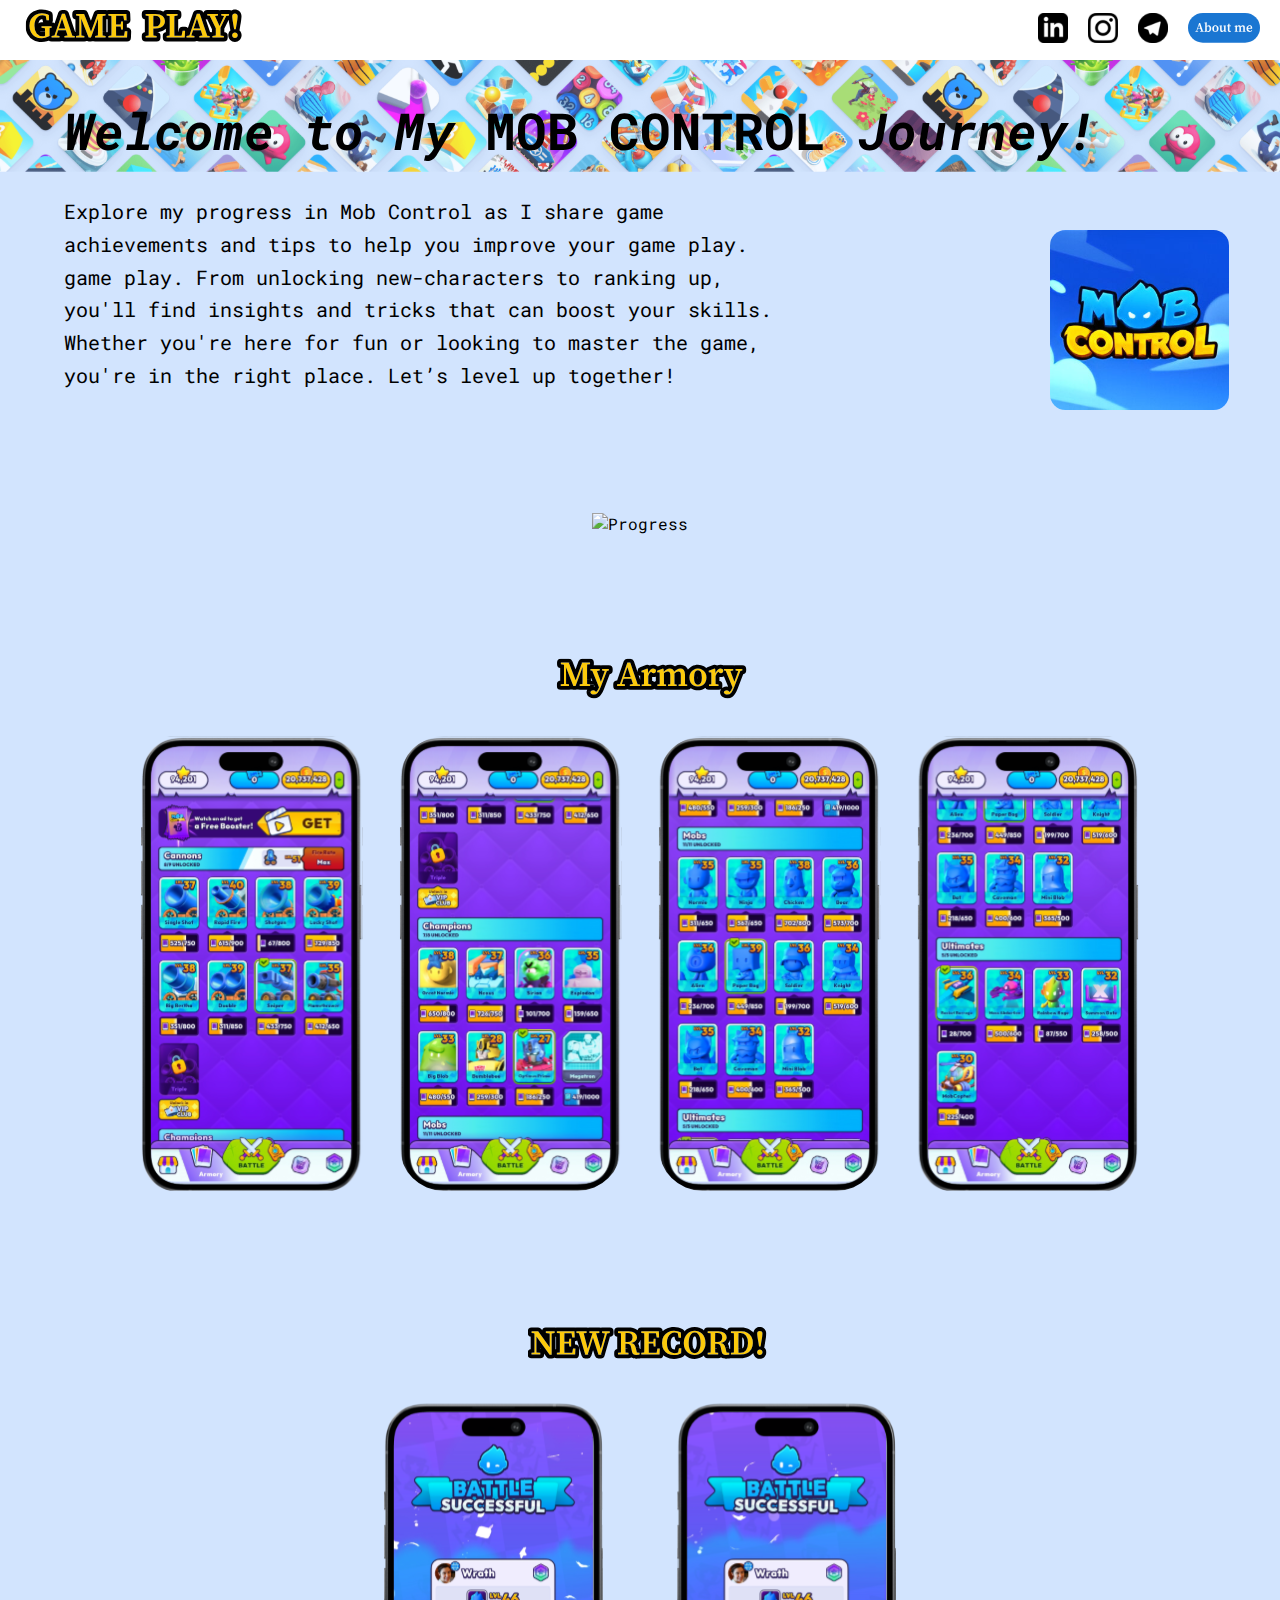
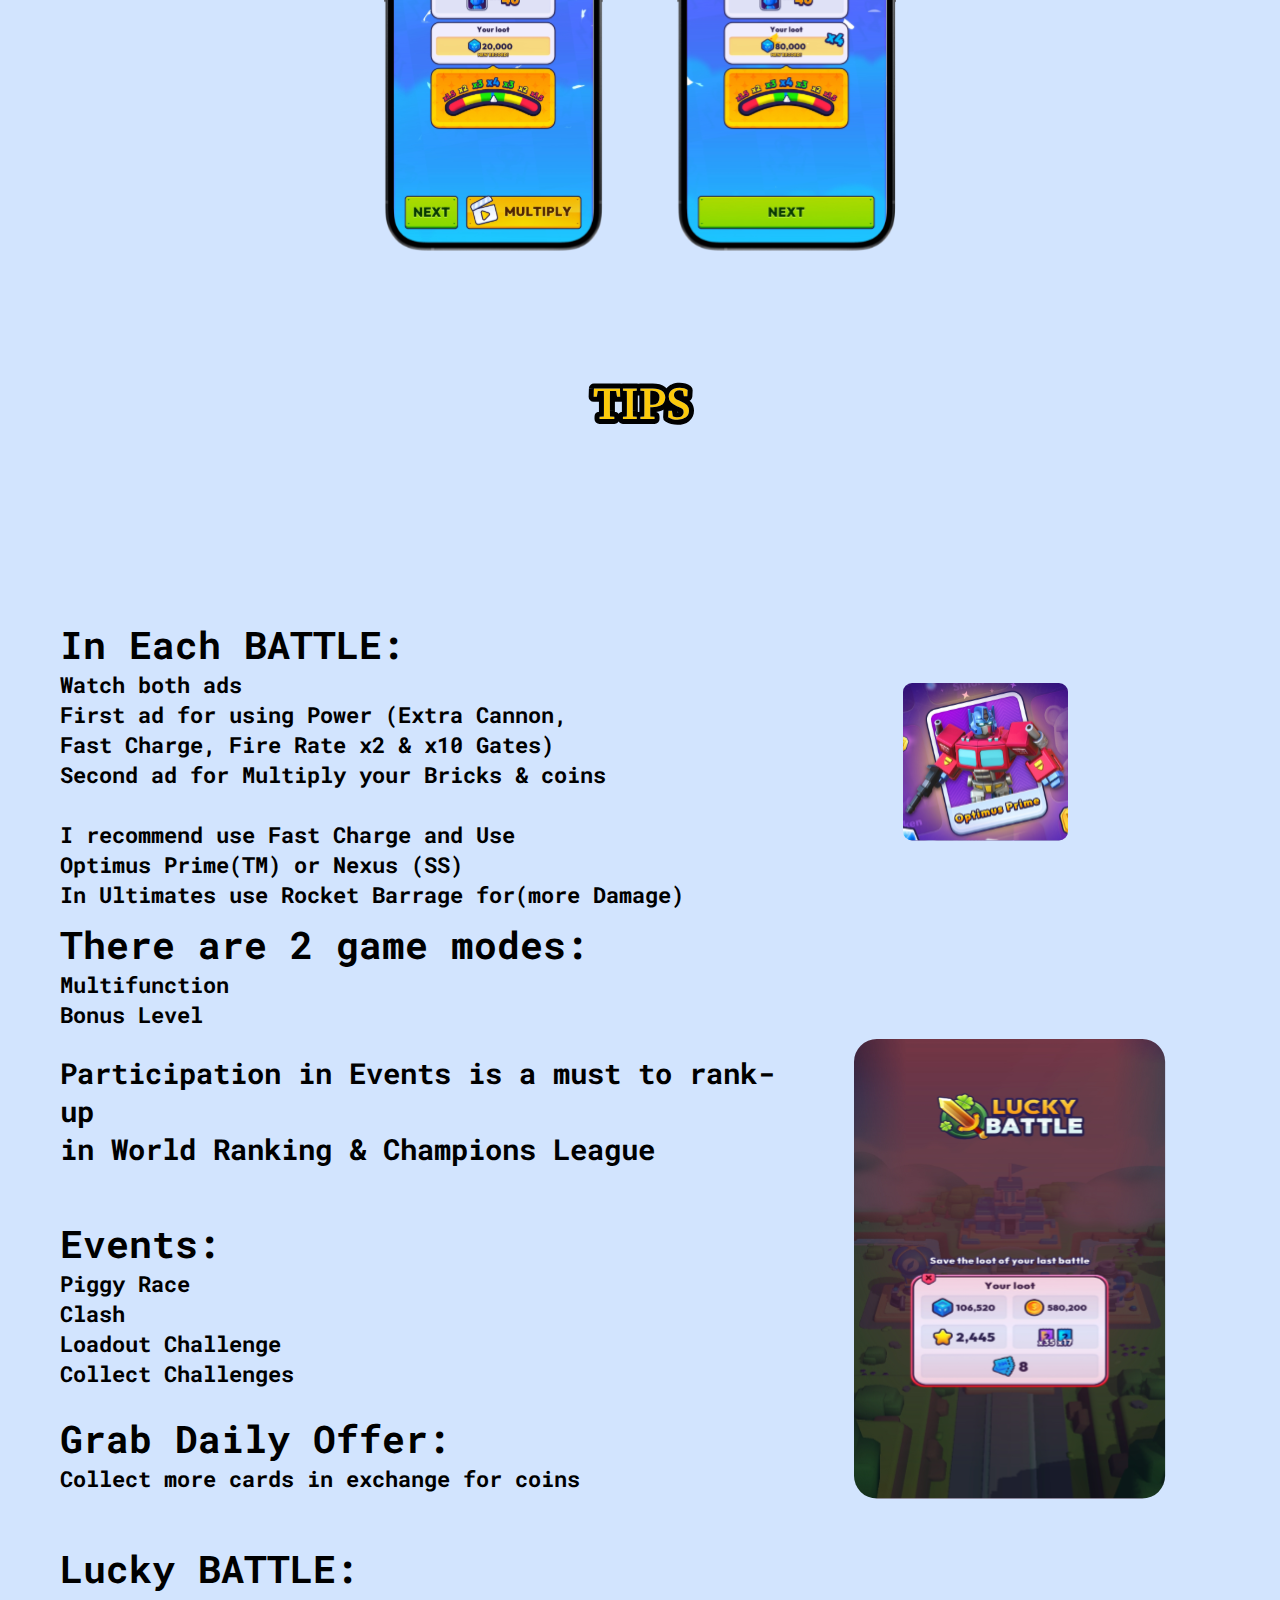
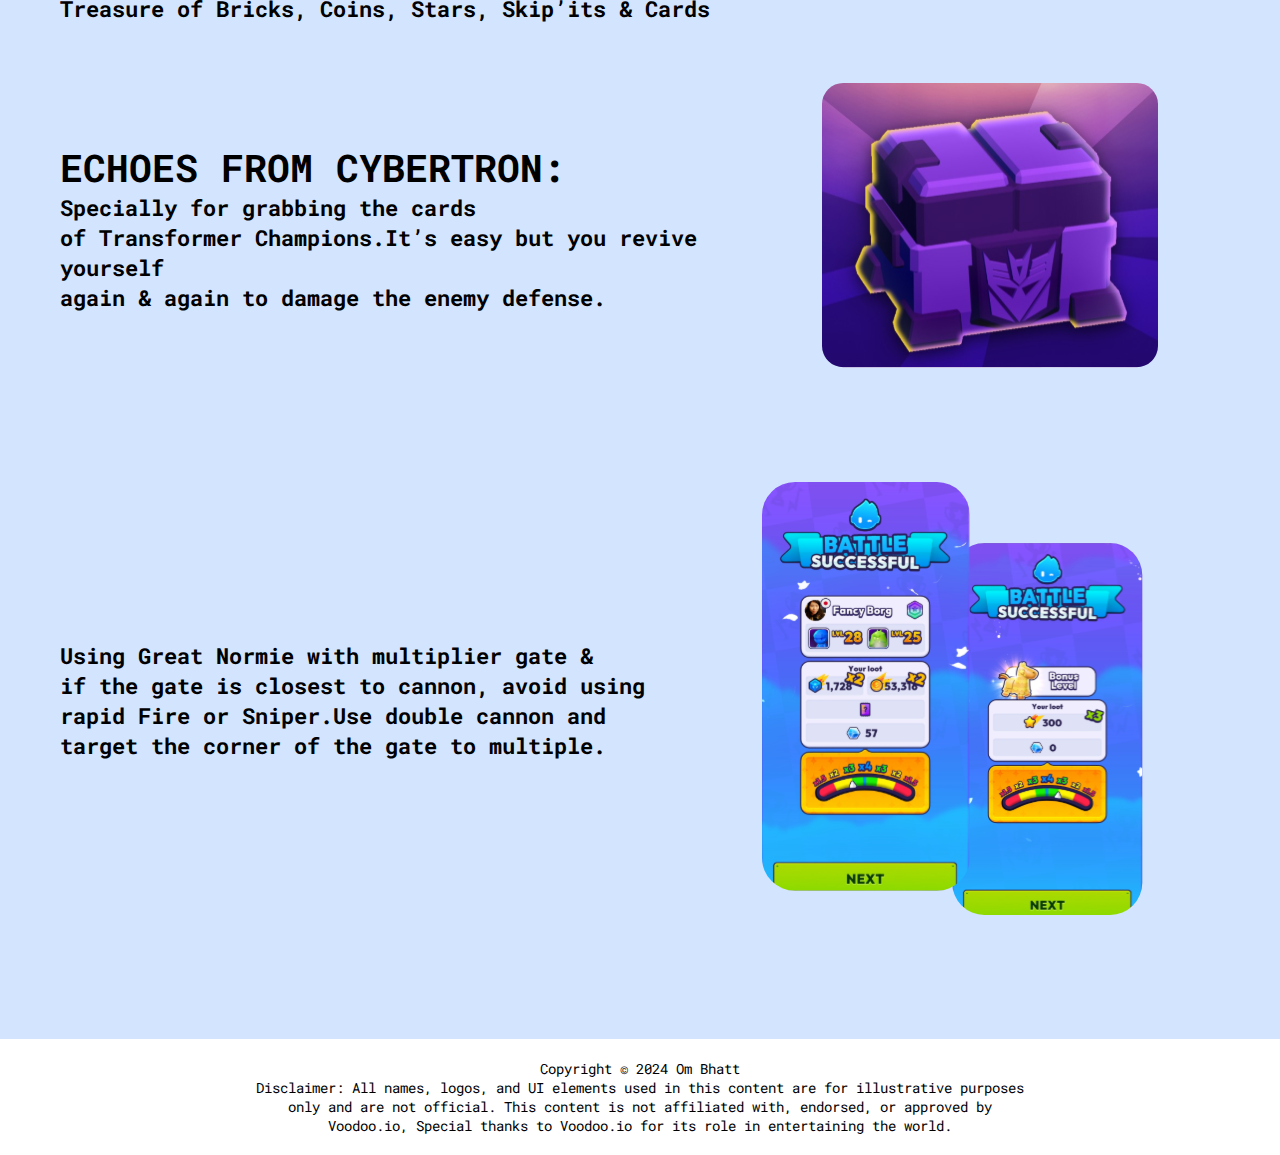
==== index.html @ 6d3904c6 "update html file" ====
<!DOCTYPE html>
<html lang="en">
<head>
  <meta charset="UTF-8" />
  <meta name="viewport" content="width=device-width, initial-scale=1.0" />
  <link rel="stylesheet" href="./styles.css" />
  <title>GAME PLAY!</title>
</head>
<body>
  <div class="main-container">
    <!-- navbar start -->
    <div class="nav-bar">
      <nav>
        <div class="logo">
          <img src="./images/Game Play icon.svg" alt="Game Play icon" />
        </div>
        <ul>
          <li><a href="https://linkedin.com/in/om-bhatt-b92a4422a" target="_blank">
              <img src="./images/linkedin logo.svg" alt="LinkedIn" /></a></li>
          <li><a href="https://www.instagram.com/ommibhatt" target="_blank">
              <img src="./images/instagram logo.svg" alt="Instagram" /></a></li>
          <li><a href="https://t.me/ommibhatt" target="_blank">
              <img src="./images/Telegram logo.svg" alt="Telegram" /></a></li>
          <li><a href="#">
              <img src="./images/About me.svg" alt="About me" /></a></li>
        </ul>
      </nav>
    </div>
    <!-- navbar Ends -->

    <!-- banner section start -->
    <section class="banner">
      <div class="banner-image">
        <img src="./images/banner.svg" alt="banner" />
      </div>
      <div class="banner-text">
        <h1>
          <i>Welcome to My</i> <strong>MOB CONTROL</strong> <i>Journey!</i>
        </h1>
      </div>
    </section>

    <!-- Description section start -->
    <section class="description-section">
      <div class="description">
        <p class="Description">
          Explore my progress in Mob Control as I share game 
          <br>achievements and tips to help you improve your game play.
          <br>game play. From unlocking new-characters to ranking up,
          <br>you'll find insights and tricks that can boost your skills.
          <br>Whether you're here for fun or looking to master the game,
          <br>you're in the right place. Let’s level up together!
        </p>
      </div>
      <div class="game-logo">
        <img src="./images/Game logo.svg" alt="logo-right">
      </div>
    </section>

    <!-- Progress section -->
    <section class="progress-section">
      <div class="progress">
        <img src="./images/Progress.svg" alt="Progress">
      </div>
    </section>

    <!-- My Armory section -->
    <section class="my-armory-section">
      <div class="my-armory">
        <img src="./images/My Armory.svg" alt="My Armory">
      </div>
    </section>

    <!-- New Records section -->
    <section class="new-records-section">
      <div class="new-records">
        <img src="./images/New Rec.svg" alt="NEW RECORD!">
      </div>
    </section>

    <!-- Tips section -->
    <section class="tips-section">
      <div class="tips">
        <img src="./images/TIPS.svg" alt="Tips">
      </div>
    </section>

    <!-- Tips content -->
    <section class="tips-content">
        <div class="tips-row">
          <div class="text">
            <h1>In Each BATTLE:</h1>
            <h3>Watch both ads
            <br>First ad for using Power (Extra Cannon, 
            <br>Fast Charge, Fire Rate x2 & x10 Gates)
            <br>Second ad for Multiply your Bricks & coins
            <br><br>I recommend use Fast Charge and Use
            <br>Optimus Prime(TM) or Nexus (SS)
            <br>In Ultimates use Rocket Barrage for(more Damage)</h3>
        </div>
          <div class="OP">
            <img src="./images/OP.svg" alt="Optimus Prime"  style="height: 80%; width: 45%; margin: 50px;">
          </div>
        </div>
      
        <div class="tips-row">
          <div class="text">
            <h1>There are 2 game modes:</h1>
            <h3>Multifunction<br>Bonus Level</h3>
            <br><h2>Participation in Events is a must to rank-up 
            <br>in World Ranking & Champions League</h2>
            <br><br><h1>Events:</h1>
            <h3>Piggy Race
            <br>Clash
             <br>Loadout Challenge
            <br>Collect Challenges</h3>
            <br><h1>Grab Daily Offer:</h1>
            <h3>Collect more cards in exchange for coins</h3>
            <br><br><h1>Lucky BATTLE:</h1>
            <h3>Treasure of Bricks, Coins, Stars, Skip’its & Cards</h3>
          </div>
          <div class="LB">
            <img src="./images/LB.svg" alt="LB" style="height: 100%; width: 75%; margin: 50px;">
          </div>
        </div>
      
        <div class="tips-row">
          <div class="text">
            <h1>ECHOES FROM CYBERTRON:</h1>
            <h3>Specially for grabbing the cards 
            <br>of Transformer Champions.It’s easy but you revive yourself 
            <br>again & again to damage the enemy defense.</h3>
          </div>
          <div class="echoes">
            <img src="./images/Echoes.svg" alt="Echoes" style="height: 100%; width: 75%; margin: 50px;">
          </div>
        </div>
      
        <div class="tips-row">
          <div class="text">
            <h3>Using Great Normie with multiplier gate & 
            <br>if the gate is closest to cannon, avoid using 
            <br>rapid Fire or Sniper.Use double cannon and  
            <br>target the corner of the gate to multiple.</h3>
          </div>
          <div class="x2x3">
            <img src="./images/x2x3.svg" alt="x2x3" style="height: 100%; width: 75%; margin: 50px;">
          </div>
        </div>
      </section>
  </div>

  <!-- Footer -->
  <footer>
    <p>
      Copyright © 2024 Om Bhatt<br>
      Disclaimer: All names, logos, and UI elements used in this content are for illustrative purposes
      <br>only and are not official. This content is not affiliated with, endorsed, or approved by
      <br>Voodoo.io, Special thanks to Voodoo.io for its role in entertaining the world.
    </p>
  </footer>
</body>
</html>
---- styles.css ----
@import url('https://fonts.googleapis.com/css2?family=Roboto+Mono:wght@100;200;300;400;500;600;700&family=Source+Serif+4:wght@200;300;400;500;600;700;800;900&display=swap');

* {
  padding: 0;
  margin: 0;
  box-sizing: border-box;
}

body {
  background-color: #D2E4FE;
  margin: 0;
  overflow-x: hidden;
  font-family: "Roboto Mono", monospace;
}

/* NAVBAR STYLES */
.nav-bar {
  background-color: #FFFFFF;
  width: 100%;
  height: 60px;
  position: fixed;
  top: 0;
  left: 0;
  z-index: 1000;
}

nav {
  display: flex;
  justify-content: space-between;
  align-items: center;
  max-width: 1440px;
  margin: 0 auto;
  padding: 5px 20px;
}

.logo img {
  height: 45px;
}

nav ul {
  display: flex;
  list-style: none;
}

nav ul li {
  margin-left: 20px;
}

nav ul li img {
  height: 30px;
}

/* BANNER SECTION */
.banner {
  position: relative;
  margin-top: 60px;
}

.banner-image img {
  width: 100%;
  height: auto;
}

.banner-text {
  position: absolute;
  bottom: 10%;
  left: 5%;
  font-size: 2vw;
  font-weight: 700;
  color: #000;
}

.Description {
  font-size: 1.6vw;
  line-height: 1.6;
  margin-top: 20px;
  padding-left: 5%;
}

/* GAME LOGO POSITIONING */
.game-logo img {
  position: absolute;
  right: 4%;
  top: 18vw;
  height: 14vw;
}

/* PROGRESS, ARMORY, NEW RECORDS, TIPS */
.progress-section, .my-armory-section, .new-records-section, .tips-section {
  text-align: center;
  margin: 120px 0;
}

.progress img, .my-armory img {
  width: 78%;
  max-width: 1000px;
  height: auto;
}

.new-records img {
    width: 40%;
    max-width: 800px;
    height: auto;
}

/* TIPS SECTION */
.tips-content {
  padding: 60px;
  font-family: "Roboto Mono", monospace;
}

.tips-row {
  display: flex;
  align-items: center;
  margin-bottom: 10px;
}

.tips-row .text {
font-size: 1.5vw;
  flex: 1;
}

.tips img {
  height: 40%;
  width: auto;
}

/* FOOTER */
footer {
  background-color: #FFFFFF;
  text-align: center;
  padding: 20px;
  font-size: 14px;
}

/* Media Queries */
@media screen and (max-width: 1200px) {
  .logo img {
    height: 35px;
  }

  nav ul li img {
    height: 25px;
  }

  .banner-text {
    font-size: 2.5vw;
  }

  .Description {
    font-size: 2vw;
  }

  .game-logo img {
    height: 12vw;
    top: 20vw;
  }

  .tips img {
    width: 40%;
    height: auto;
  }

  .tips-row .text {
    font-size: 1.8vw;
  }
}

@media screen and (max-width: 768px) {
  .nav-bar {
    height: 50px;
  }

  .logo img {
    height: 30px;
  }

  nav ul li {
    margin-left: 10px;
  }

  nav ul li img {
    height: 20px;
  }

  .banner {
    position: relative;
    margin-top: 40px;
  }

  .banner-text {
    font-size: 2.3vw;
  }

  .Description {
    font-size: 1vw;
    padding-left: 3%;
  }

  .game-logo img {
    height: 14vw;
    top: 22vw;
    right: 3%;
  }

  .progress img, .my-armory img {
    width: 90%;
  }

  .new-records img {
    width: 60%;
  }

  .tips-content {
    padding: 30px;
  }

  .tips-row .text {
    font-size: 2.2vw;
  }

  .tips img {
    width: 30%;
    height: auto;
  }
}

@media screen and (max-width: 480px) {
  .nav-bar {
    height: 40px;
  }

  .logo img {
    height: 25px;
  }

  nav ul li {
    margin-left: 20px;
  }

  nav ul li img {
    height: 15px;
  }

  .banner {
    position: relative;
    margin-top: 40px;  
  }

  .banner-text {
    font-size: 2vw;
  }

  .Description {
    font-size: 2vw;
    padding-left: 2%;
  }

  .game-logo img {
    height: 16vw;
    top: 25vw;
    right: 2%;
  }

  .progress-section, .my-armory-section, .new-records-section, .tips-section {
    text-align: center;
    margin: 30px 0;
  }

  .progress img, .my-armory img {
    width: 90%;
  }

  .new-records img {
    width: 60%;
  }

  .tips-content {
    padding: 15px;
  }

  .tips-row {
    flex-direction: column;
    align-items: flex-start;
  }

  .tips-row .text {
    font-size: 5vw;
    margin-bottom: 10px;
  }

  .tips img {
    width: 20%;
    height: auto;
  }
}
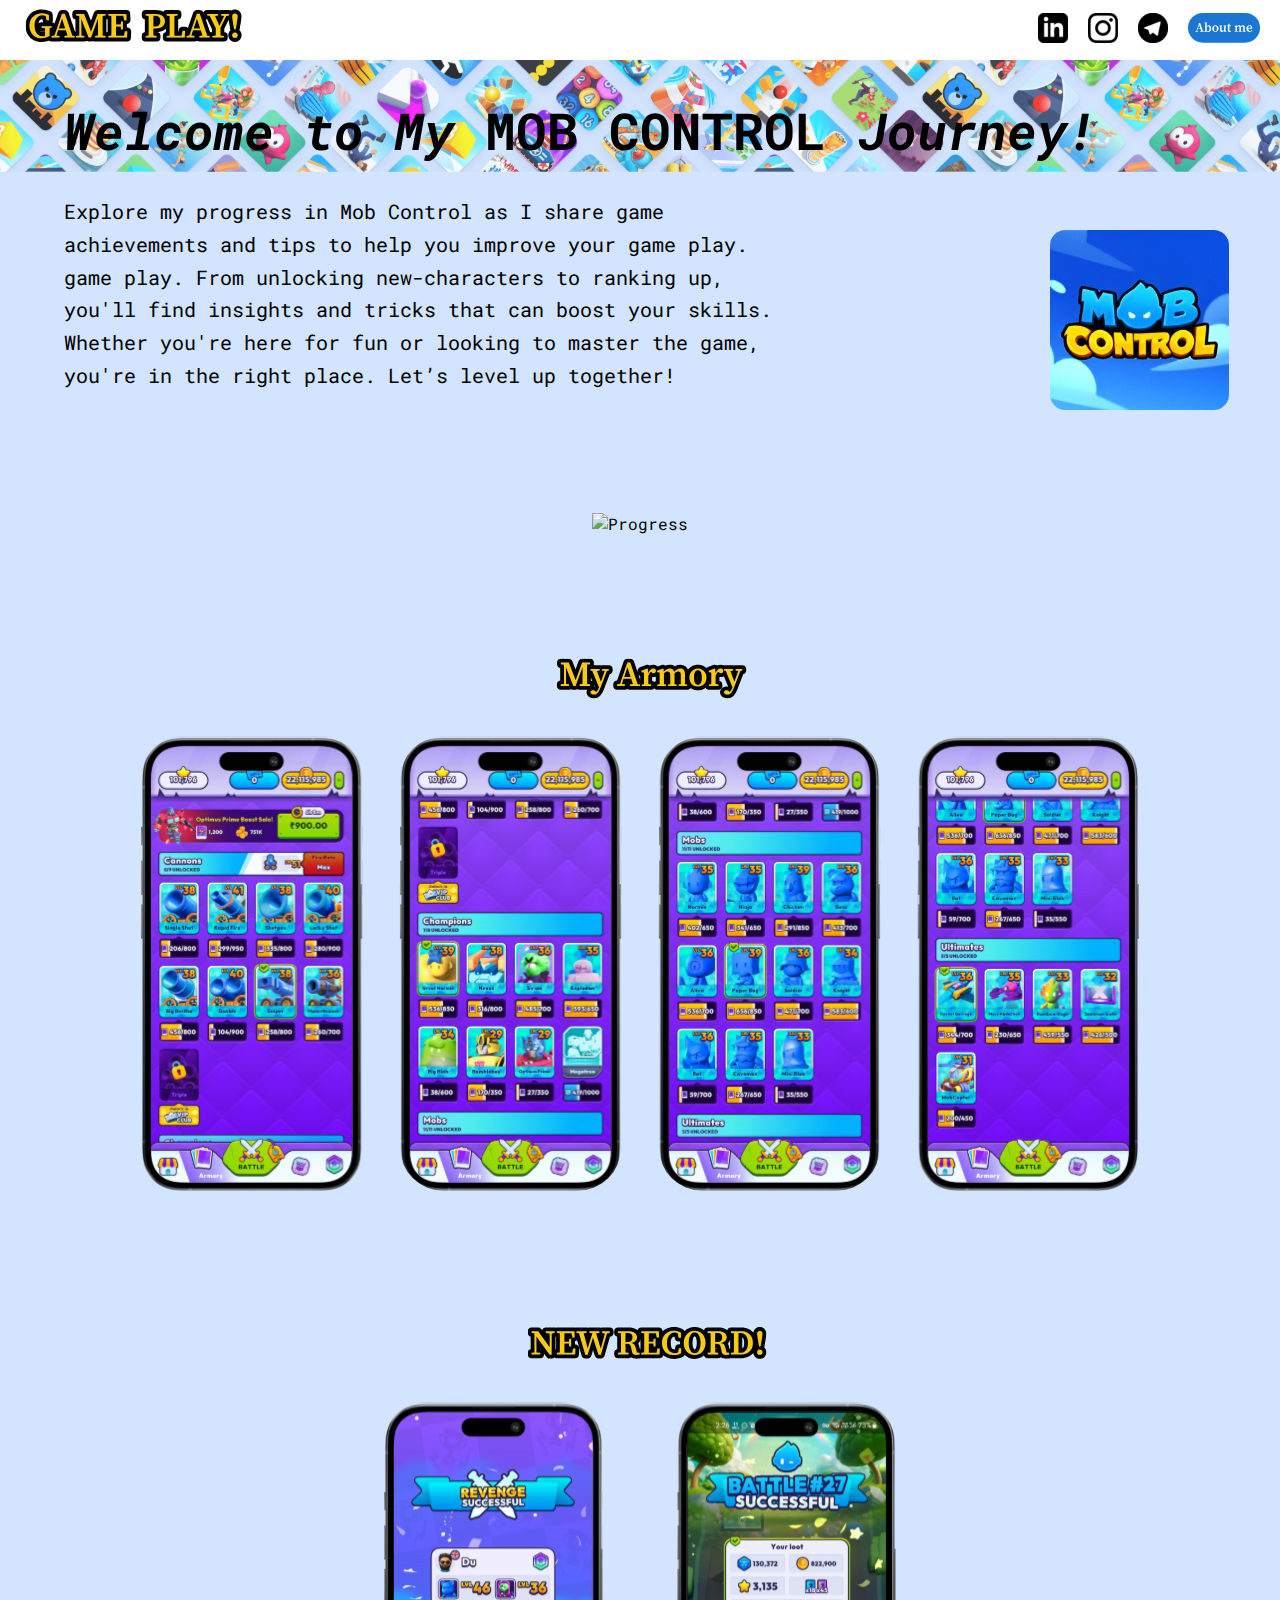
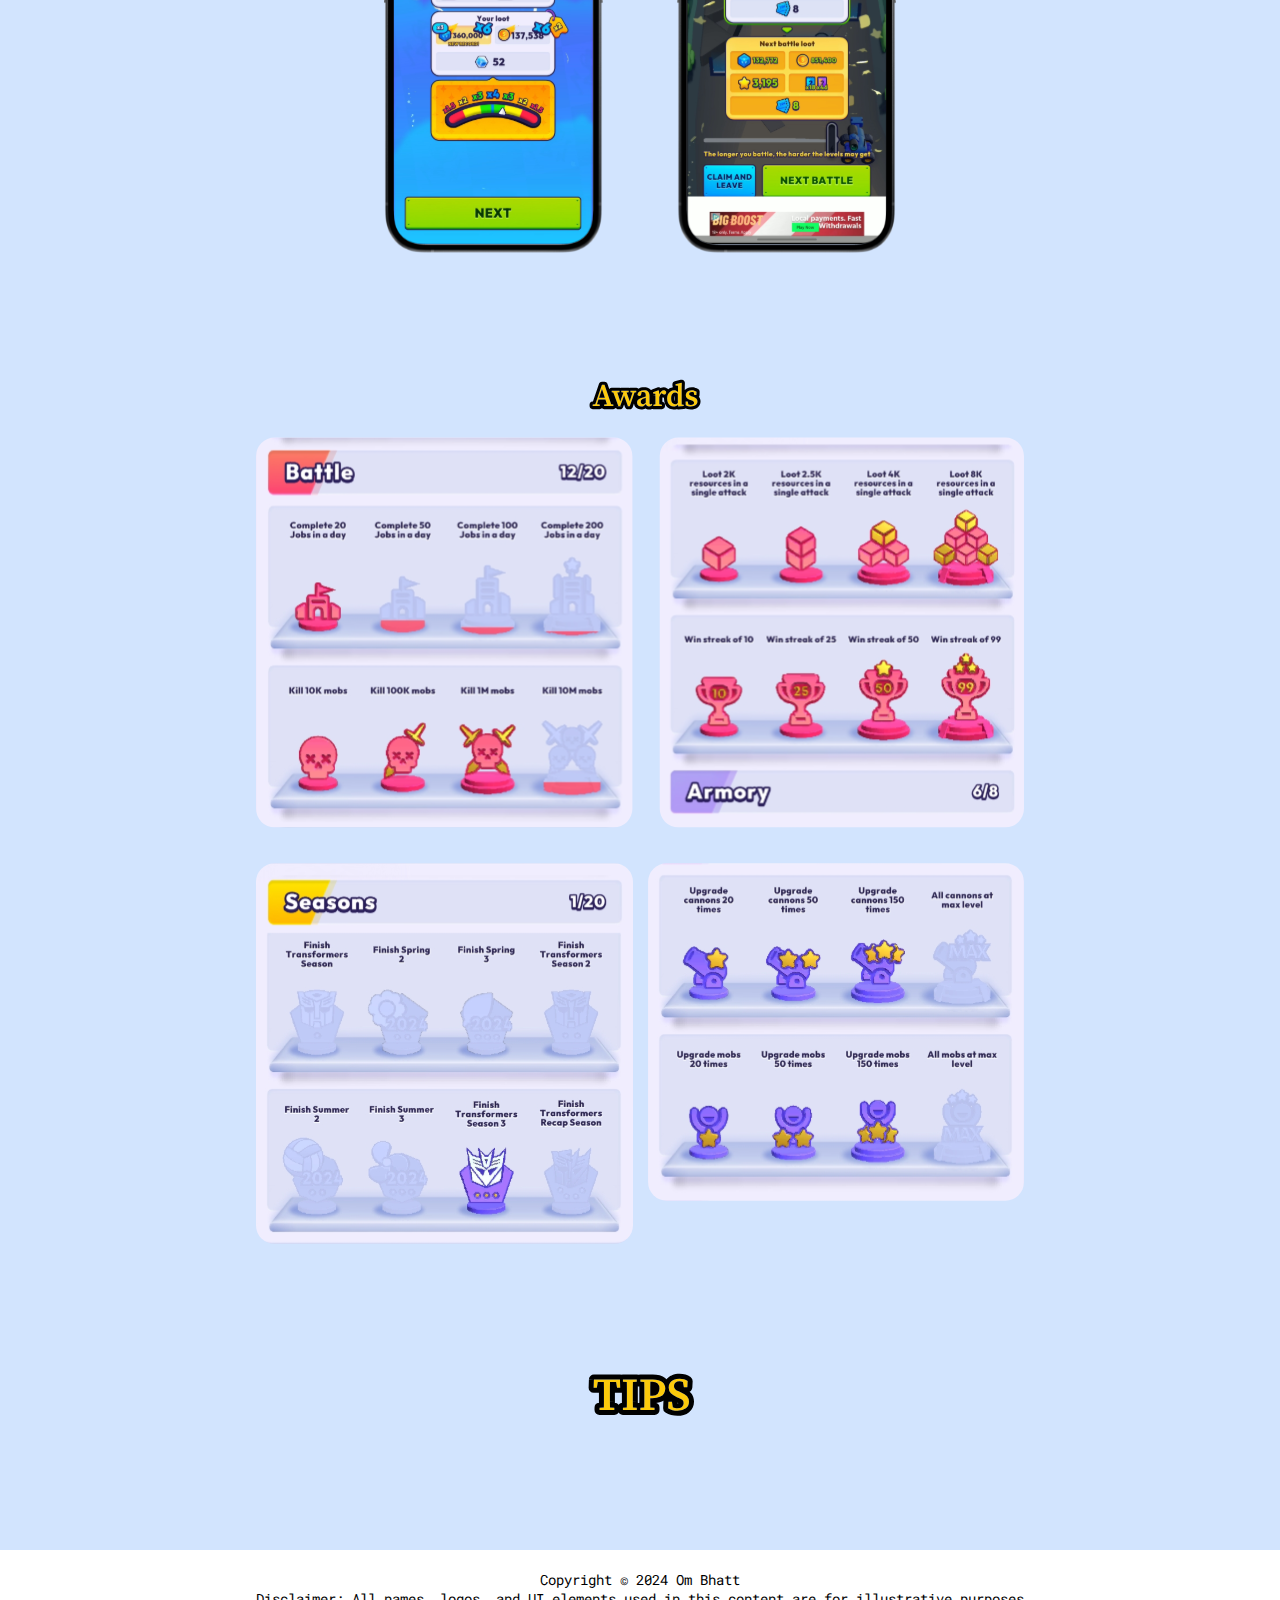
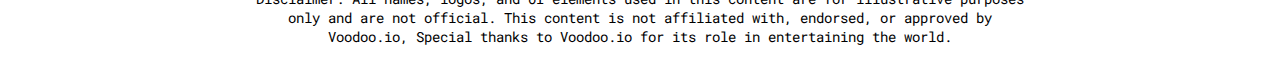
==== commit 4fce84e6: "Add Awards & update Tips" ====
--- a/index.html
+++ b/index.html
@@ -12,7 +12,8 @@
     <div class="nav-bar">
       <nav>
         <div class="logo">
-          <img src="./images/Game Play icon.svg" alt="Game Play icon" />
+          <a href="https://ommibhatt.github.io/GAME-PLAY/">
+          <img src="./images/Game Play icon.svg" alt="Game Play icon" /></a>
         </div>
         <ul>
           <li><a href="https://linkedin.com/in/om-bhatt-b92a4422a" target="_blank">
@@ -21,7 +22,7 @@
               <img src="./images/instagram logo.svg" alt="Instagram" /></a></li>
           <li><a href="https://t.me/ommibhatt" target="_blank">
               <img src="./images/Telegram logo.svg" alt="Telegram" /></a></li>
-          <li><a href="#">
+          <li><a href="./about me.html">
               <img src="./images/About me.svg" alt="About me" /></a></li>
         </ul>
       </nav>
@@ -42,8 +43,8 @@
 
     <!-- Description section start -->
     <section class="description-section">
-      <div class="description">
-        <p class="Description">
+      <div class="Description">
+        <p >
           Explore my progress in Mob Control as I share game 
           <br>achievements and tips to help you improve your game play.
           <br>game play. From unlocking new-characters to ranking up,
@@ -78,76 +79,19 @@
       </div>
     </section>
 
+    <!-- Awards section -->
+    <section class="awards-section">
+      <div class="awards">
+        <img src="./images/Awards.svg" alt="Awards">
+      </div>
+    </section>
+
     <!-- Tips section -->
     <section class="tips-section">
       <div class="tips">
         <img src="./images/TIPS.svg" alt="Tips">
       </div>
     </section>
-
-    <!-- Tips content -->
-    <section class="tips-content">
-        <div class="tips-row">
-          <div class="text">
-            <h1>In Each BATTLE:</h1>
-            <h3>Watch both ads
-            <br>First ad for using Power (Extra Cannon, 
-            <br>Fast Charge, Fire Rate x2 & x10 Gates)
-            <br>Second ad for Multiply your Bricks & coins
-            <br><br>I recommend use Fast Charge and Use
-            <br>Optimus Prime(TM) or Nexus (SS)
-            <br>In Ultimates use Rocket Barrage for(more Damage)</h3>
-        </div>
-          <div class="OP">
-            <img src="./images/OP.svg" alt="Optimus Prime"  style="height: 80%; width: 45%; margin: 50px;">
-          </div>
-        </div>
-      
-        <div class="tips-row">
-          <div class="text">
-            <h1>There are 2 game modes:</h1>
-            <h3>Multifunction<br>Bonus Level</h3>
-            <br><h2>Participation in Events is a must to rank-up 
-            <br>in World Ranking & Champions League</h2>
-            <br><br><h1>Events:</h1>
-            <h3>Piggy Race
-            <br>Clash
-             <br>Loadout Challenge
-            <br>Collect Challenges</h3>
-            <br><h1>Grab Daily Offer:</h1>
-            <h3>Collect more cards in exchange for coins</h3>
-            <br><br><h1>Lucky BATTLE:</h1>
-            <h3>Treasure of Bricks, Coins, Stars, Skip’its & Cards</h3>
-          </div>
-          <div class="LB">
-            <img src="./images/LB.svg" alt="LB" style="height: 100%; width: 75%; margin: 50px;">
-          </div>
-        </div>
-      
-        <div class="tips-row">
-          <div class="text">
-            <h1>ECHOES FROM CYBERTRON:</h1>
-            <h3>Specially for grabbing the cards 
-            <br>of Transformer Champions.It’s easy but you revive yourself 
-            <br>again & again to damage the enemy defense.</h3>
-          </div>
-          <div class="echoes">
-            <img src="./images/Echoes.svg" alt="Echoes" style="height: 100%; width: 75%; margin: 50px;">
-          </div>
-        </div>
-      
-        <div class="tips-row">
-          <div class="text">
-            <h3>Using Great Normie with multiplier gate & 
-            <br>if the gate is closest to cannon, avoid using 
-            <br>rapid Fire or Sniper.Use double cannon and  
-            <br>target the corner of the gate to multiple.</h3>
-          </div>
-          <div class="x2x3">
-            <img src="./images/x2x3.svg" alt="x2x3" style="height: 100%; width: 75%; margin: 50px;">
-          </div>
-        </div>
-      </section>
   </div>
 
   <!-- Footer -->
--- a/styles.css
+++ b/styles.css
@@ -86,7 +86,7 @@
 }
 
 /* PROGRESS, ARMORY, NEW RECORDS, TIPS */
-.progress-section, .my-armory-section, .new-records-section, .tips-section {
+.progress-section, .my-armory-section, .new-records-section, .awards-section, .tips-section{
   text-align: center;
   margin: 120px 0;
 }
@@ -103,22 +103,14 @@
     height: auto;
 }
 
+/* Awards Section */
+.awards img {
+  width: 60%;
+  max-width: 800px;
+  height: auto;
+}
+
 /* TIPS SECTION */
-.tips-content {
-  padding: 60px;
-  font-family: "Roboto Mono", monospace;
-}
-
-.tips-row {
-  display: flex;
-  align-items: center;
-  margin-bottom: 10px;
-}
-
-.tips-row .text {
-font-size: 1.5vw;
-  flex: 1;
-}
 
 .tips img {
   height: 40%;
@@ -156,14 +148,16 @@
     top: 20vw;
   }
 
+  .awards img {
+    width: 50%;
+    height: auto;
+  }
+
   .tips img {
     width: 40%;
     height: auto;
   }
 
-  .tips-row .text {
-    font-size: 1.8vw;
-  }
 }
 
 @media screen and (max-width: 768px) {
@@ -193,7 +187,7 @@
   }
 
   .Description {
-    font-size: 1vw;
+    font-size: 2vw;
     padding-left: 3%;
   }
 
@@ -211,12 +205,9 @@
     width: 60%;
   }
 
-  .tips-content {
-    padding: 30px;
-  }
-
-  .tips-row .text {
-    font-size: 2.2vw;
+.awards img {
+    width: 50%;
+    height: auto;
   }
 
   .tips img {
@@ -275,18 +266,9 @@
     width: 60%;
   }
 
-  .tips-content {
-    padding: 15px;
-  }
-
-  .tips-row {
-    flex-direction: column;
-    align-items: flex-start;
-  }
-
-  .tips-row .text {
-    font-size: 5vw;
-    margin-bottom: 10px;
+.awards img {
+    width: 50%;
+    height: auto;
   }
 
   .tips img {
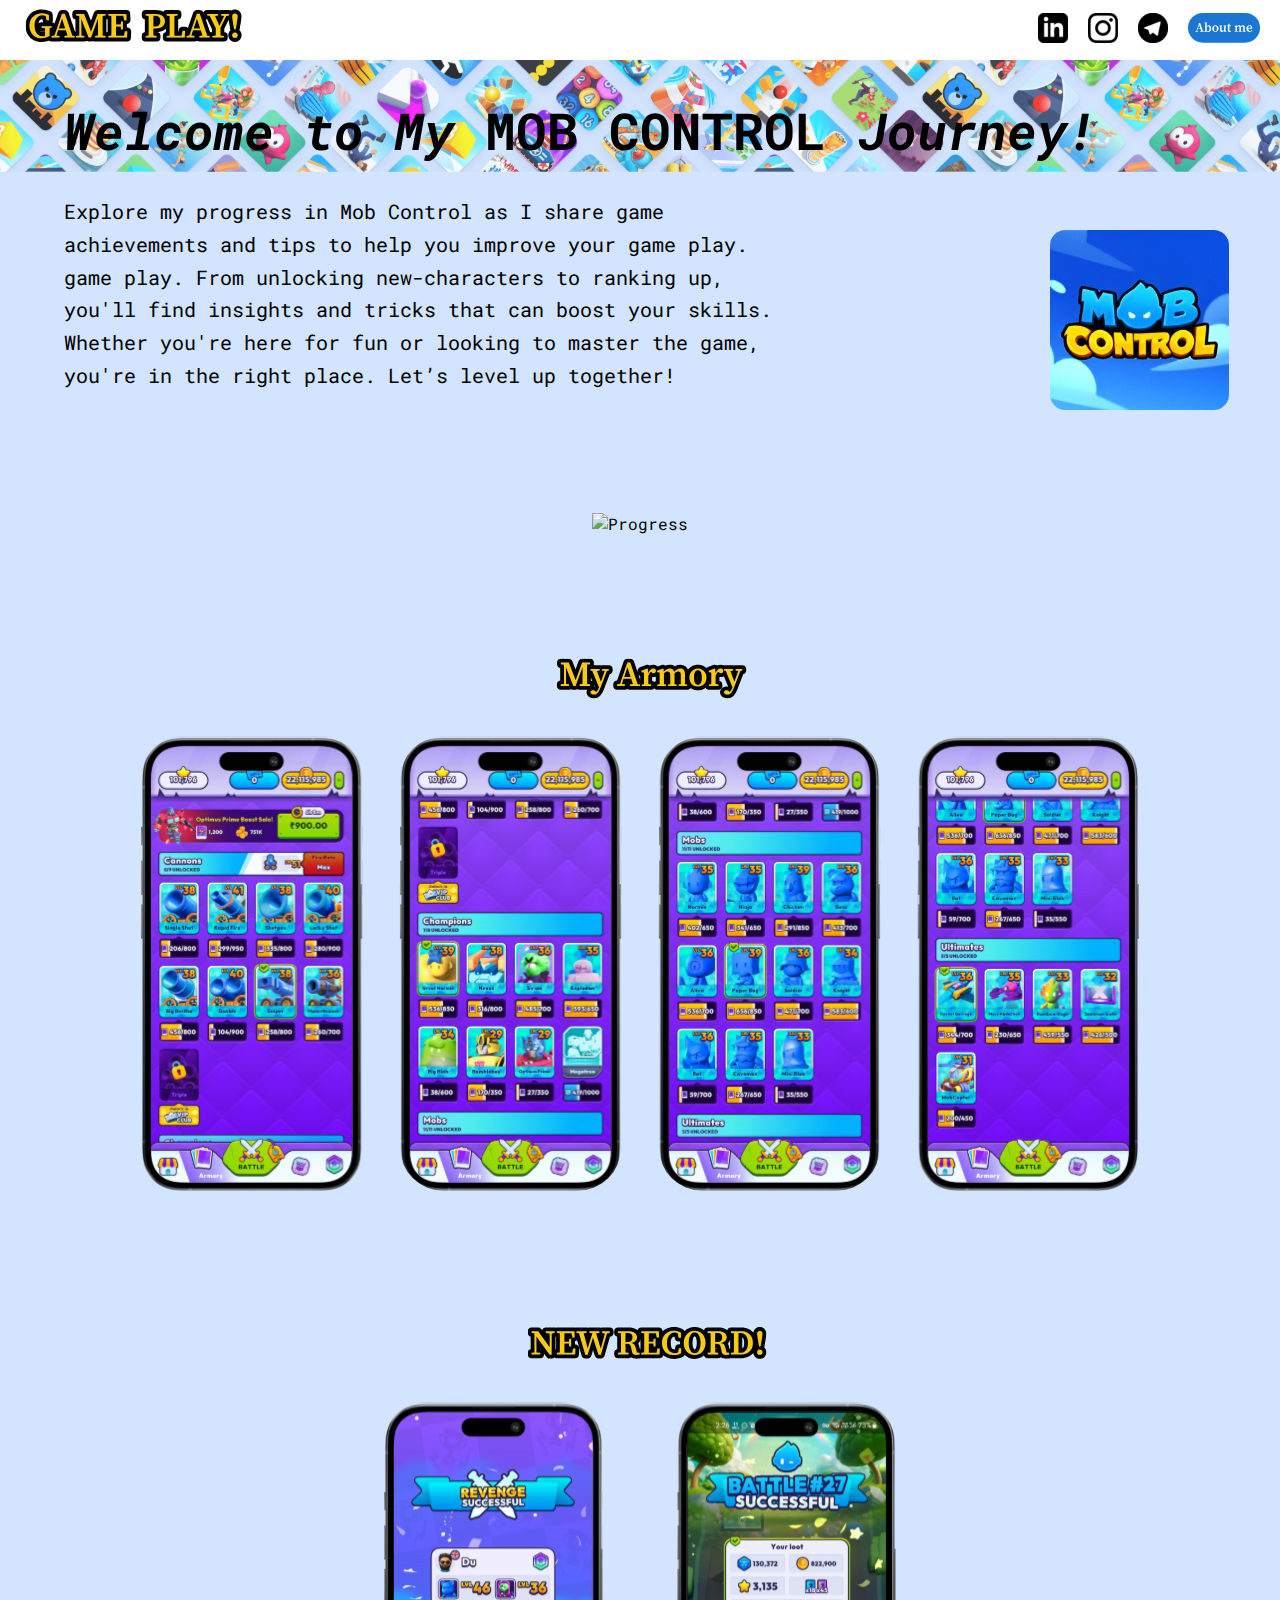
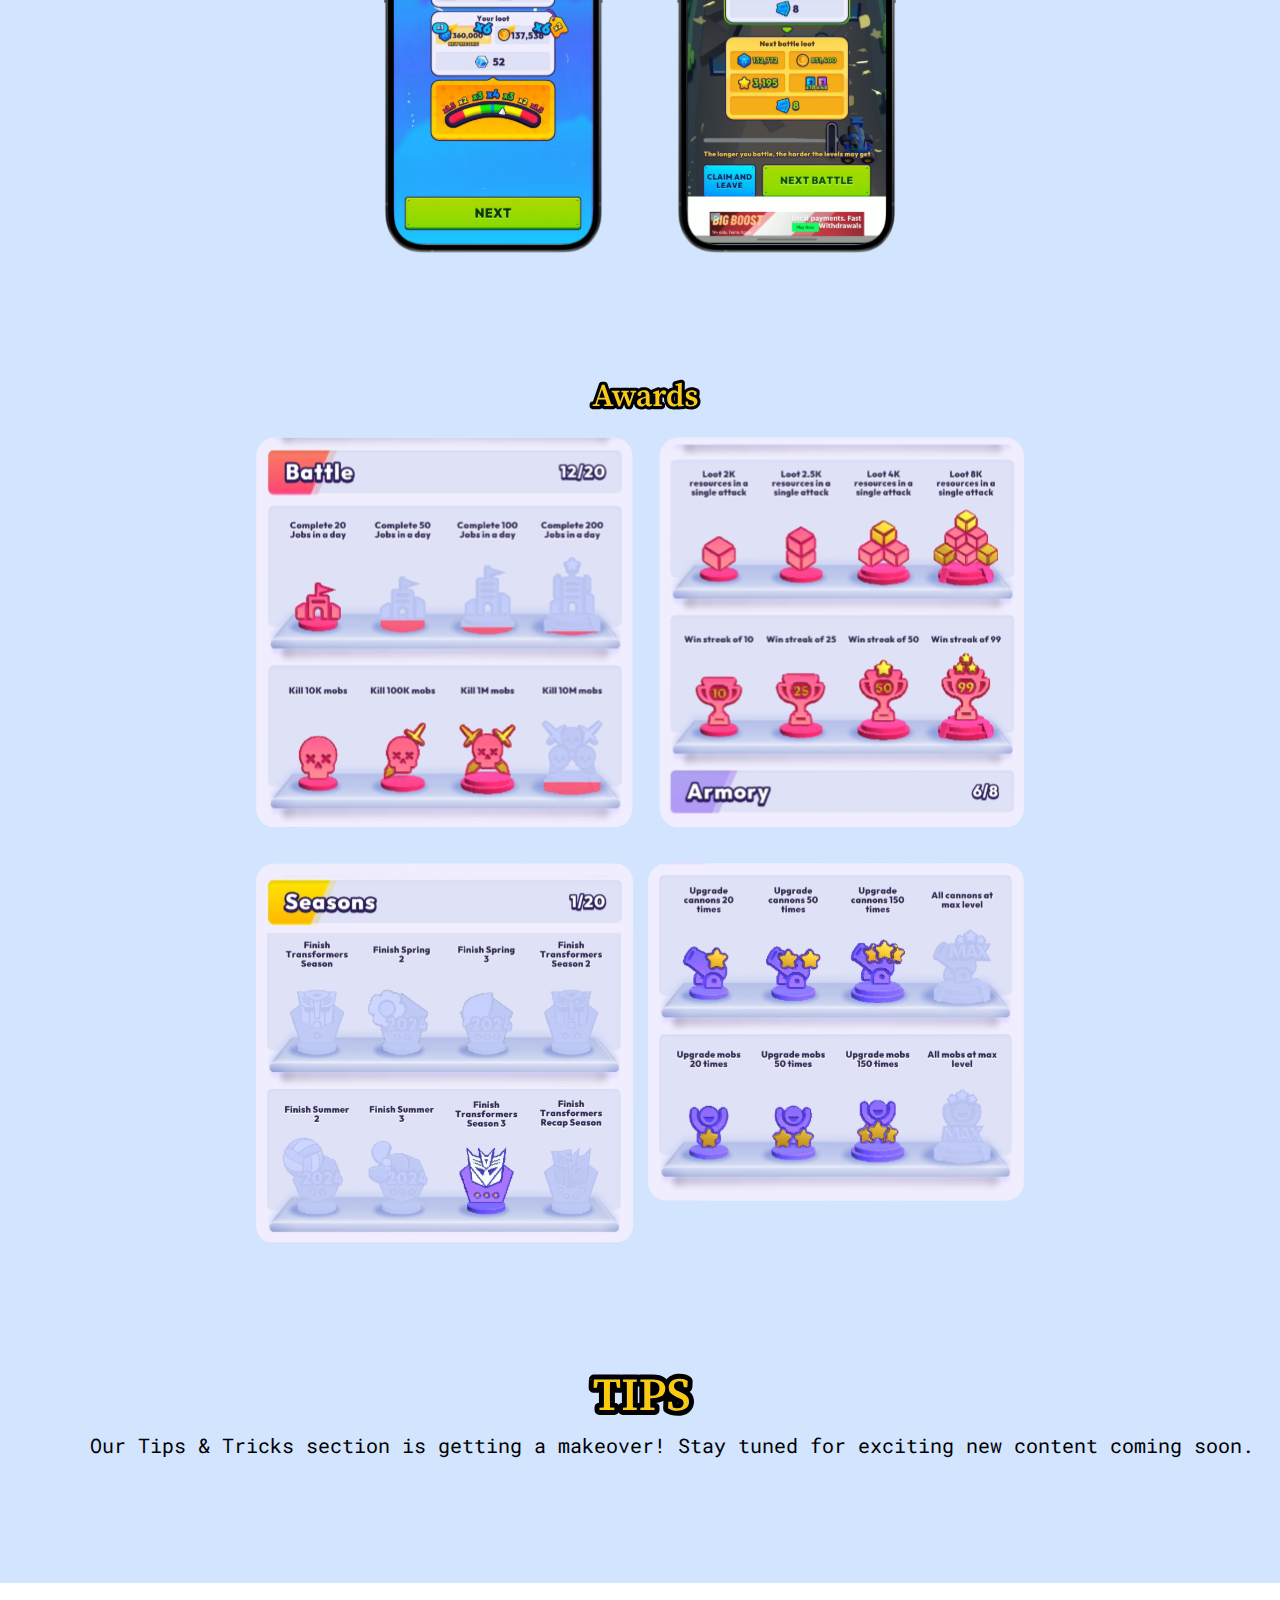
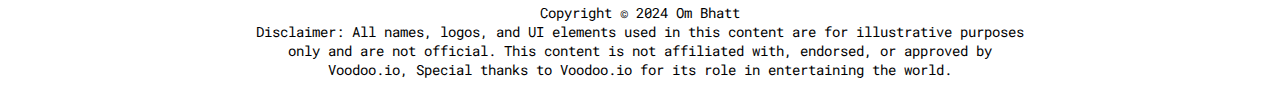
==== commit c4b00629: "update css part & makover Tips" ====
--- a/index.html
+++ b/index.html
@@ -91,6 +91,11 @@
       <div class="tips">
         <img src="./images/TIPS.svg" alt="Tips">
       </div>
+    
+    <div class="Tips-content">
+      <p>Our Tips & Tricks section is getting a makeover!  
+        Stay tuned for exciting new content coming soon.</p>
+    </div>
     </section>
   </div>
 
--- a/styles.css
+++ b/styles.css
@@ -117,6 +117,12 @@
   width: auto;
 }
 
+.Tips-content{
+  font-size: 1.6vw;
+  line-height: 1.6;
+  padding-left: 5%;
+}
+
 /* FOOTER */
 footer {
   background-color: #FFFFFF;
@@ -205,8 +211,8 @@
     width: 60%;
   }
 
-.awards img {
-    width: 50%;
+  .awards img {
+    width: 60%;
     height: auto;
   }
 
@@ -214,6 +220,13 @@
     width: 30%;
     height: auto;
   }
+
+  .Tips-content{
+    font-size: 1.8vw;
+    line-height: 1.6;
+    padding-left: 3%;
+  }
+
 }
 
 @media screen and (max-width: 480px) {
@@ -266,8 +279,8 @@
     width: 60%;
   }
 
-.awards img {
-    width: 50%;
+  .awards img {
+    width: 70%;
     height: auto;
   }
 
@@ -275,4 +288,11 @@
     width: 20%;
     height: auto;
   }
-}
+
+  .Tips-content{
+    font-size: 1.8vw;
+    line-height: 1.6;
+    padding-left: 2%;
+  }
+  
+}
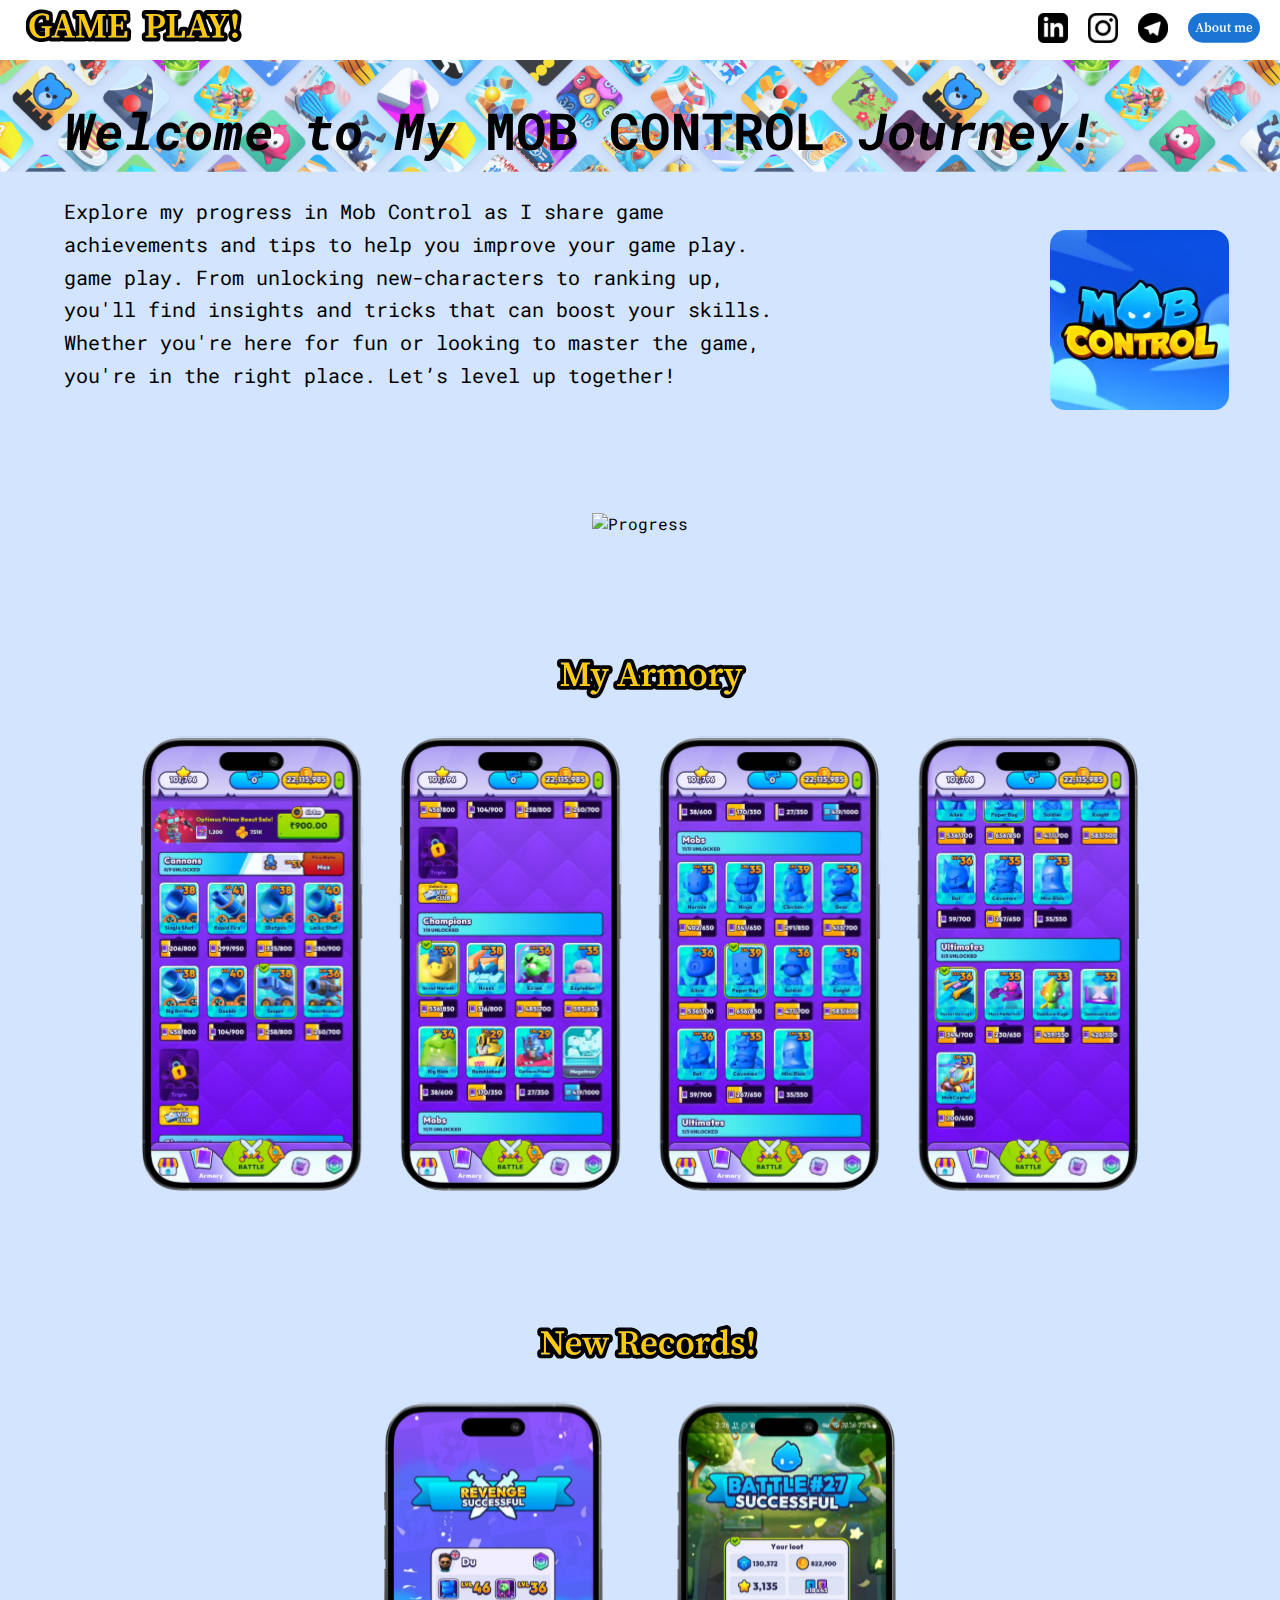
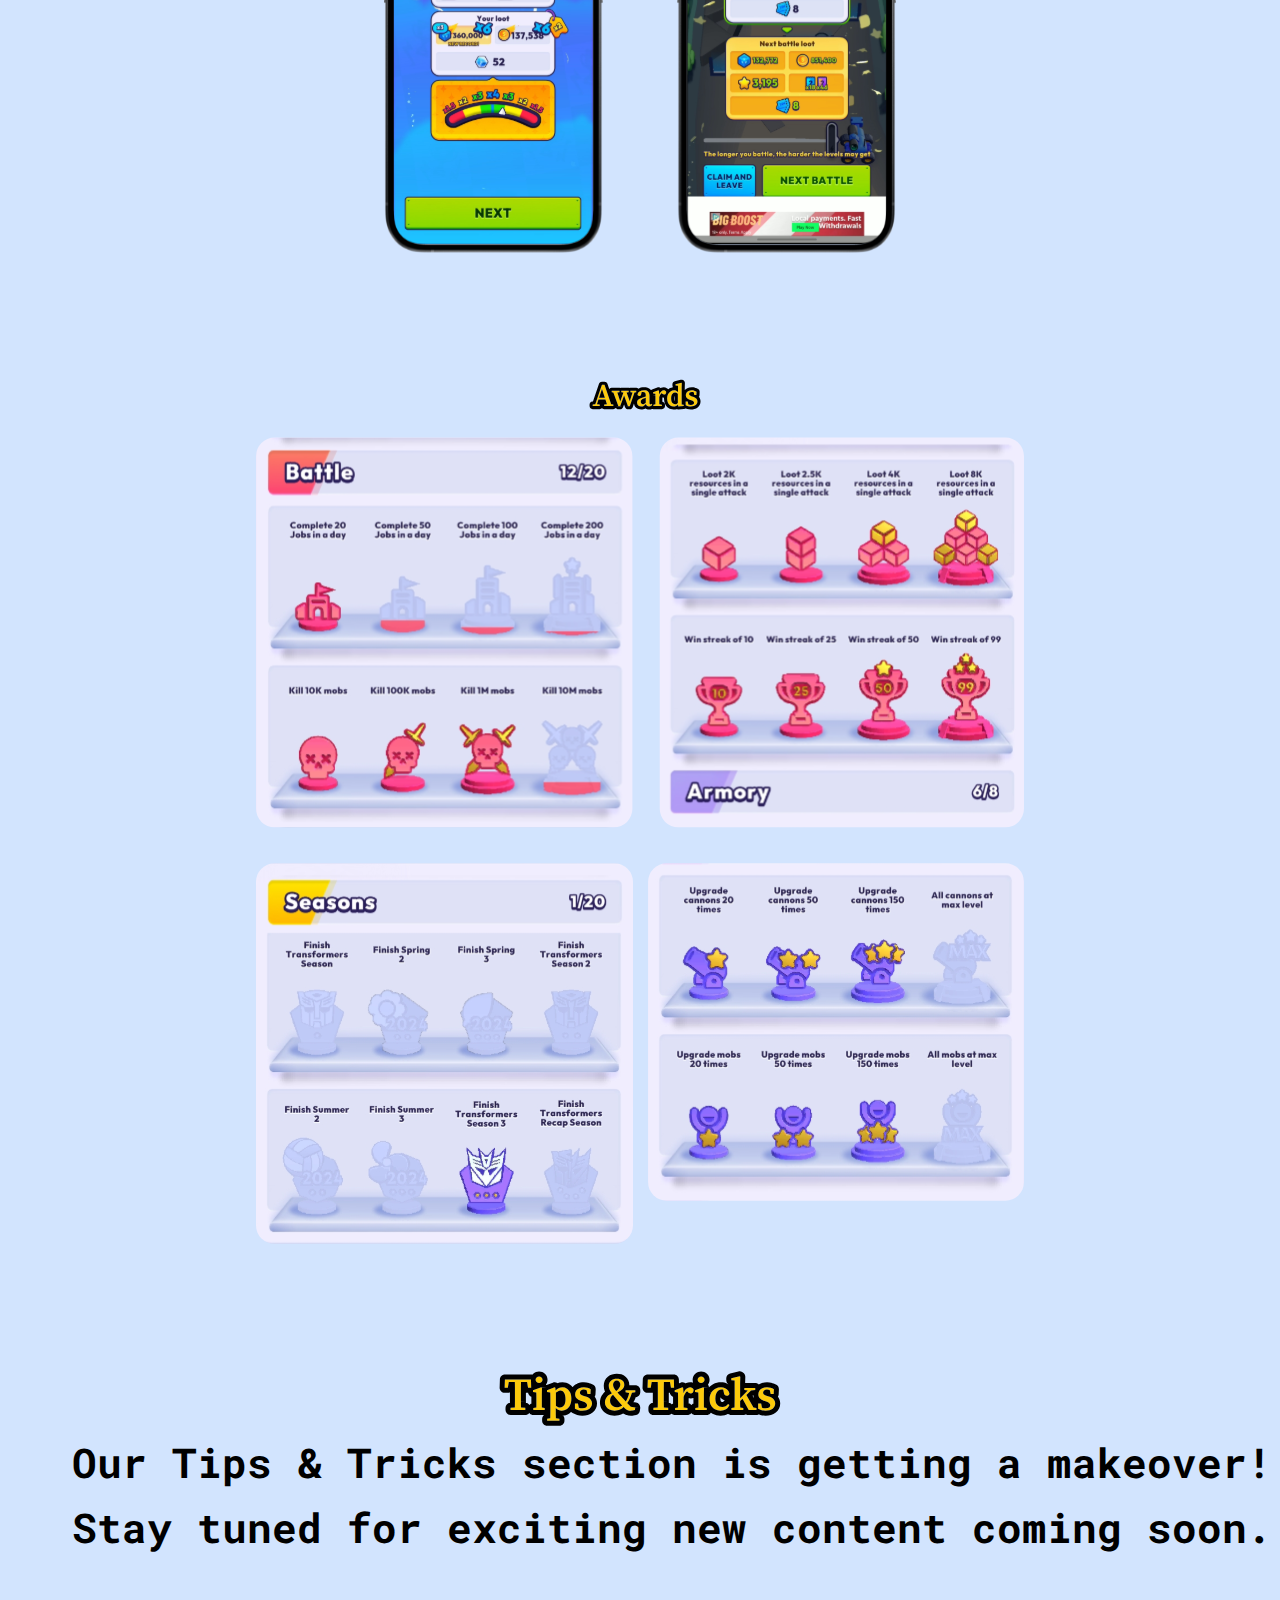
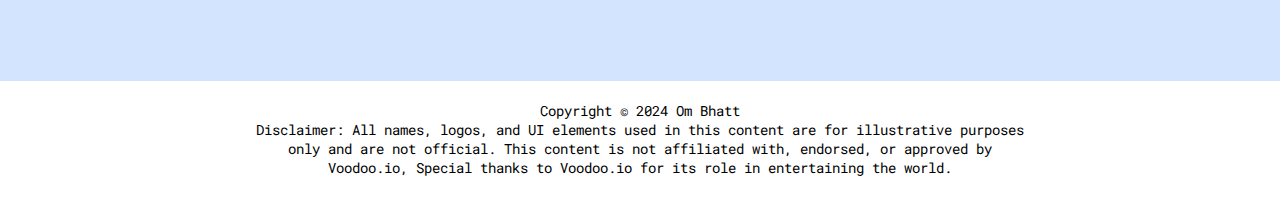
==== commit 21da0369: "update css" ====
--- a/index.html
+++ b/index.html
@@ -93,8 +93,8 @@
       </div>
     
     <div class="Tips-content">
-      <p>Our Tips & Tricks section is getting a makeover!  
-        Stay tuned for exciting new content coming soon.</p>
+      <h1>Our Tips & Tricks section is getting a makeover!  
+        Stay tuned for exciting new content coming soon.</h1S>
     </div>
     </section>
   </div>
--- a/styles.css
+++ b/styles.css
@@ -85,7 +85,7 @@
   height: 14vw;
 }
 
-/* PROGRESS, ARMORY, NEW RECORDS, TIPS */
+/* PROGRESS, ARMORY, NEW RECORDS, AWARDS, TIPS */
 .progress-section, .my-armory-section, .new-records-section, .awards-section, .tips-section{
   text-align: center;
   margin: 120px 0;
@@ -103,14 +103,11 @@
     height: auto;
 }
 
-/* Awards Section */
 .awards img {
   width: 60%;
   max-width: 800px;
   height: auto;
 }
-
-/* TIPS SECTION */
 
 .tips img {
   height: 40%;
@@ -213,12 +210,10 @@
 
   .awards img {
     width: 60%;
-    height: auto;
   }
 
   .tips img {
     width: 30%;
-    height: auto;
   }
 
   .Tips-content{
@@ -266,7 +261,7 @@
     right: 2%;
   }
 
-  .progress-section, .my-armory-section, .new-records-section, .tips-section {
+  .progress-section, .my-armory-section, .new-records-section, .awards-section, .tips-section {
     text-align: center;
     margin: 30px 0;
   }
@@ -281,12 +276,10 @@
 
   .awards img {
     width: 70%;
-    height: auto;
   }
 
   .tips img {
     width: 20%;
-    height: auto;
   }
 
   .Tips-content{
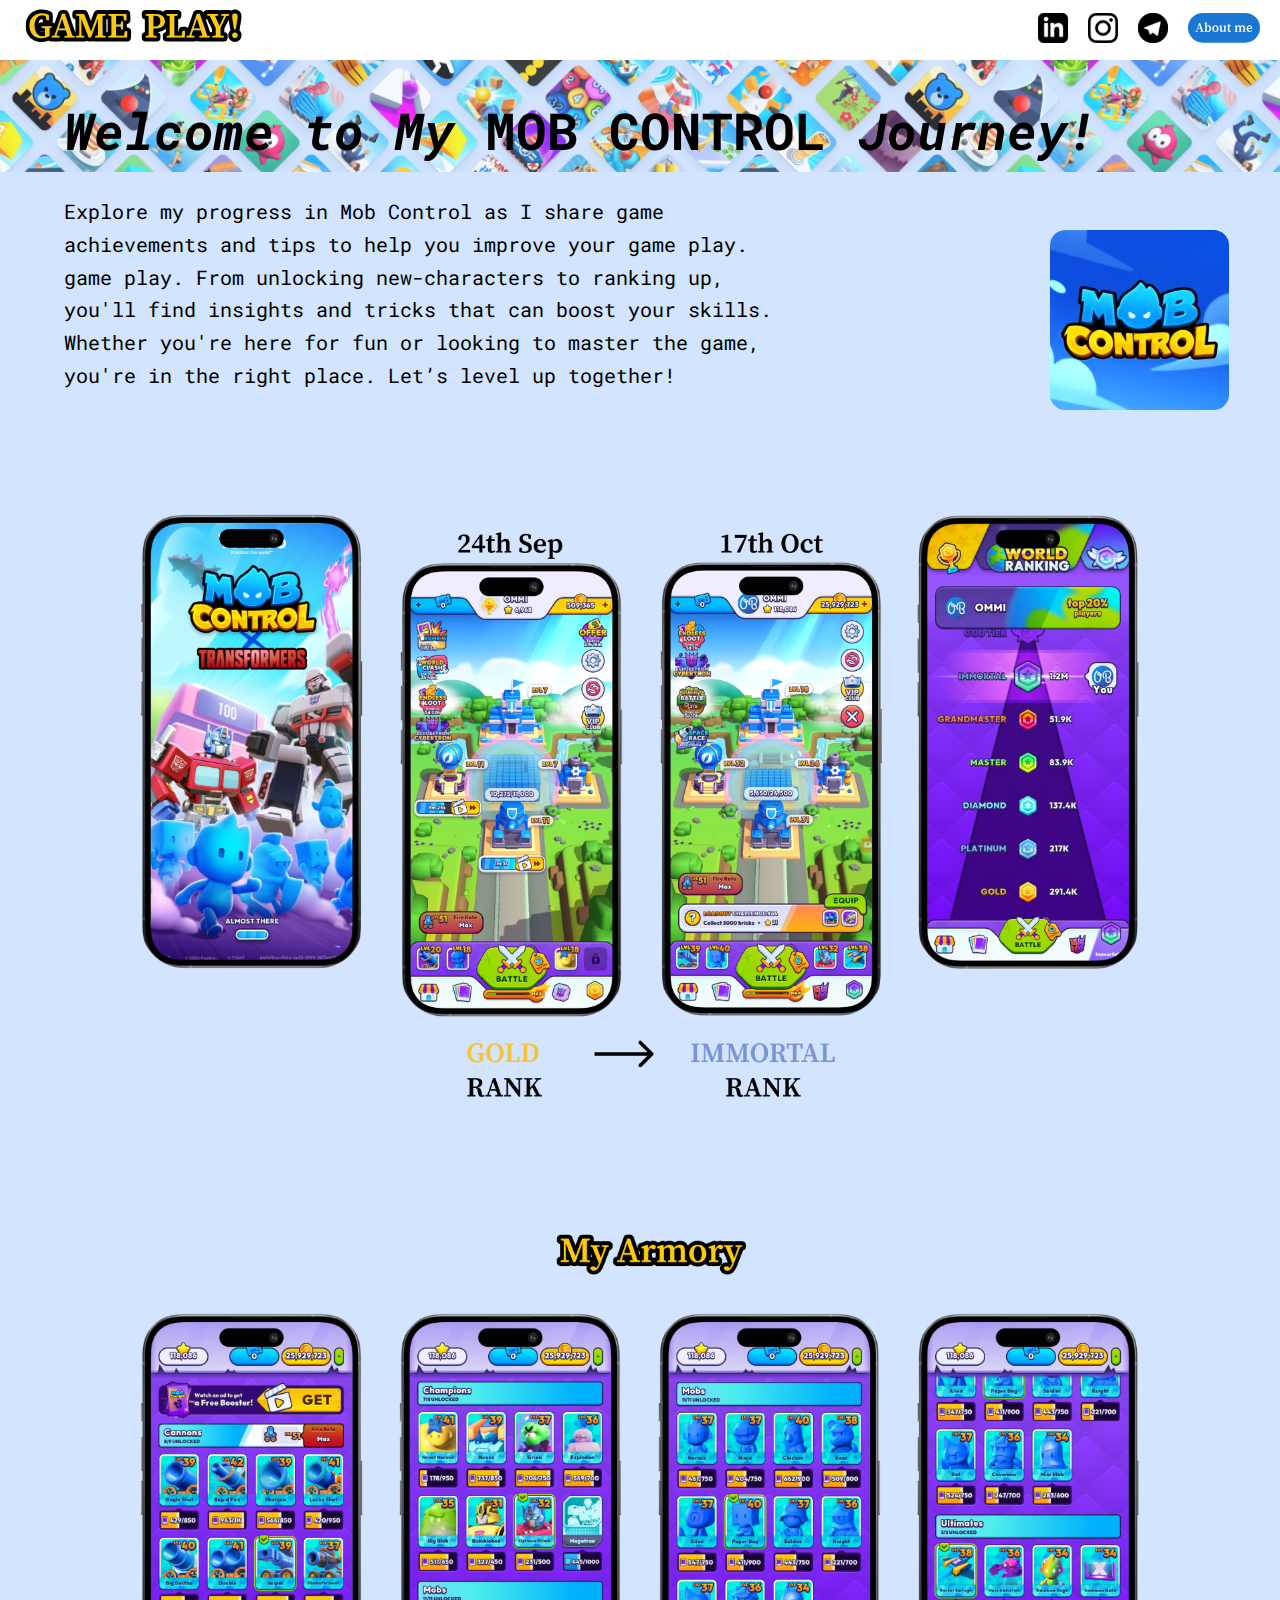
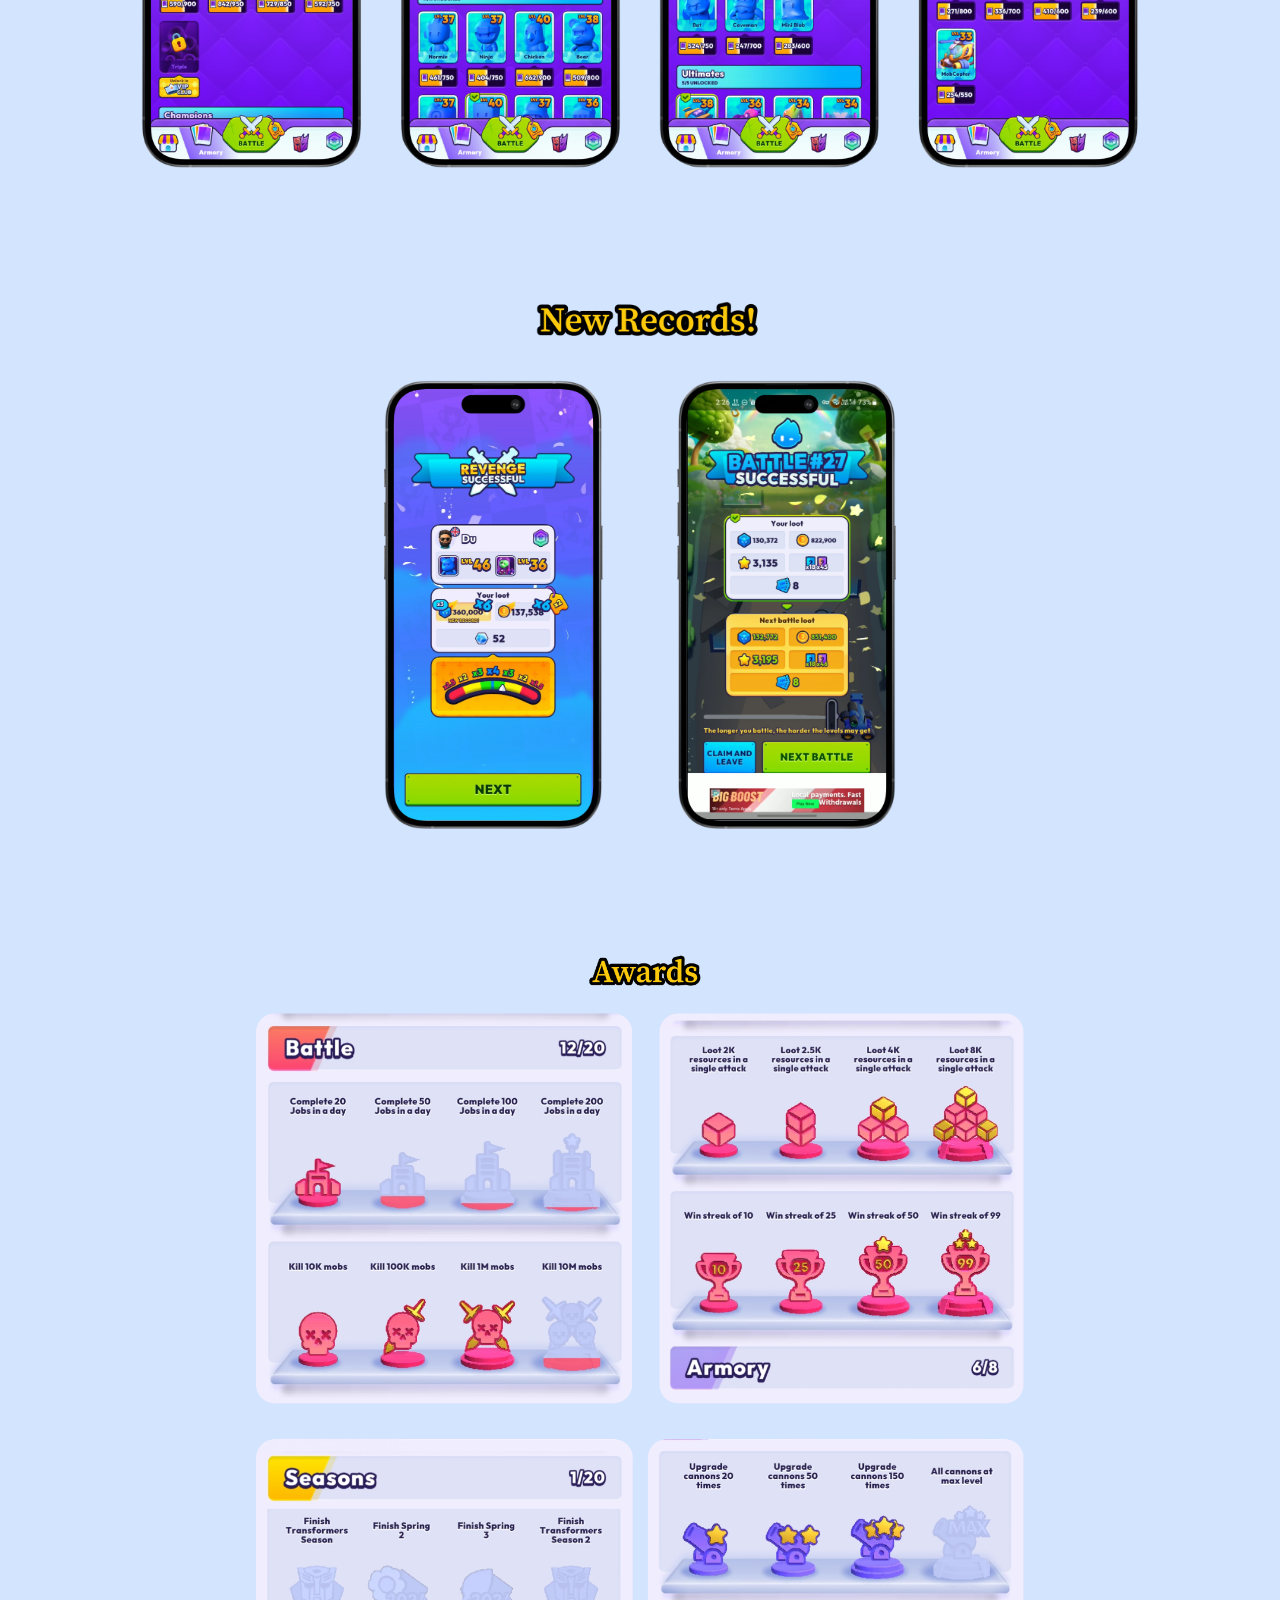
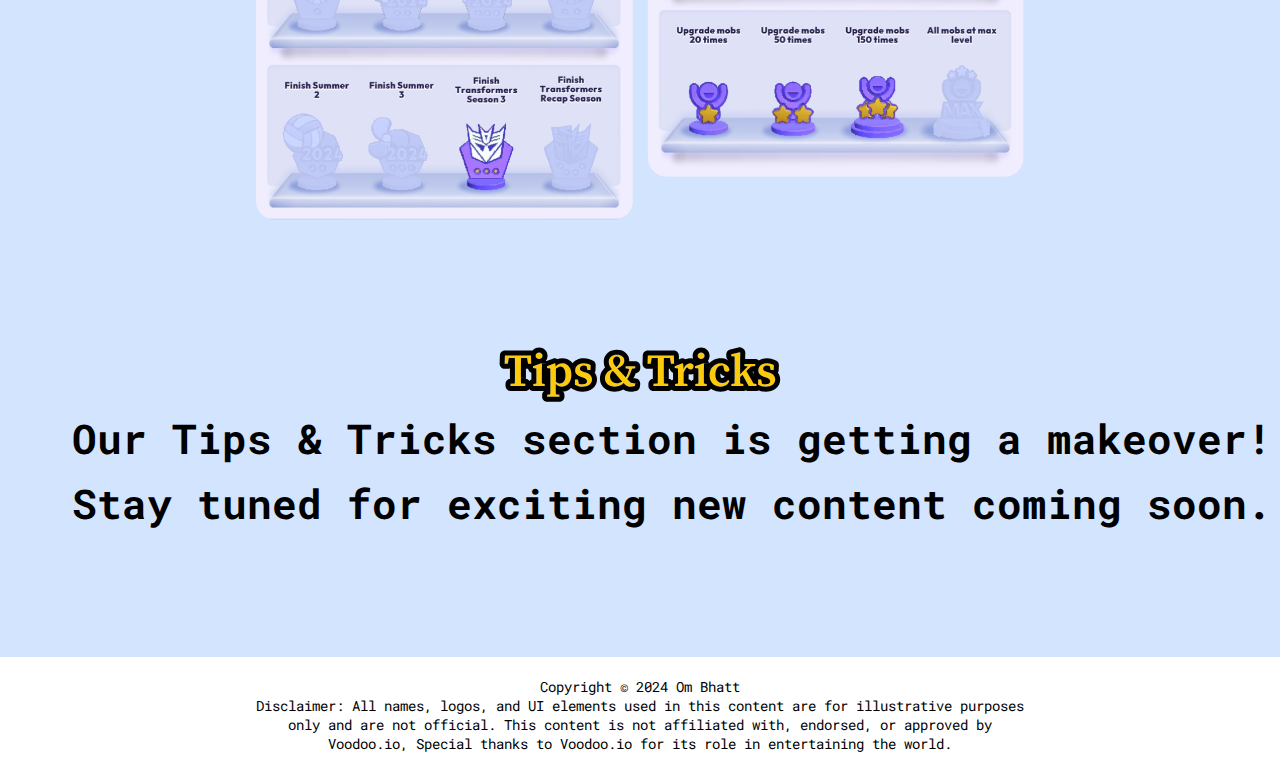
==== commit 9fb5a1c4: "svg to png" ====
--- a/index.html
+++ b/index.html
@@ -13,17 +13,17 @@
       <nav>
         <div class="logo">
           <a href="https://ommibhatt.github.io/GAME-PLAY/">
-          <img src="./images/Game Play icon.svg" alt="Game Play icon" /></a>
+          <img src="./images/Game Play icon.svg" alt="Game Play icon" loading="lazy" /></a>
         </div>
         <ul>
           <li><a href="https://linkedin.com/in/om-bhatt-b92a4422a" target="_blank">
-              <img src="./images/linkedin logo.svg" alt="LinkedIn" /></a></li>
+              <img src="./images/linkedin logo.svg" alt="LinkedIn" loading="lazy" /></a></li>
           <li><a href="https://www.instagram.com/ommibhatt" target="_blank">
-              <img src="./images/instagram logo.svg" alt="Instagram" /></a></li>
+              <img src="./images/instagram logo.svg" alt="Instagram" loading="lazy" /></a></li>
           <li><a href="https://t.me/ommibhatt" target="_blank">
-              <img src="./images/Telegram logo.svg" alt="Telegram" /></a></li>
+              <img src="./images/Telegram logo.svg" alt="Telegram" loading="lazy" /></a></li>
           <li><a href="./about me.html">
-              <img src="./images/About me.svg" alt="About me" /></a></li>
+              <img src="./images/About me.svg" alt="About me" loading="lazy" /></a></li>
         </ul>
       </nav>
     </div>
@@ -32,7 +32,7 @@
     <!-- banner section start -->
     <section class="banner">
       <div class="banner-image">
-        <img src="./images/banner.svg" alt="banner" />
+        <img src="./images/banner.png" alt="banner" loading="lazy" />
       </div>
       <div class="banner-text">
         <h1>
@@ -44,7 +44,7 @@
     <!-- Description section start -->
     <section class="description-section">
       <div class="Description">
-        <p >
+        <p>
           Explore my progress in Mob Control as I share game 
           <br>achievements and tips to help you improve your game play.
           <br>game play. From unlocking new-characters to ranking up,
@@ -54,42 +54,42 @@
         </p>
       </div>
       <div class="game-logo">
-        <img src="./images/Game logo.svg" alt="logo-right">
+        <img src="./images/Game logo.svg" alt="logo-right" loading="lazy">
       </div>
     </section>
 
     <!-- Progress section -->
     <section class="progress-section">
       <div class="progress">
-        <img src="./images/Progress.svg" alt="Progress">
+        <img src="./images/Progress.png" alt="Progress" loading="lazy">
       </div>
     </section>
 
     <!-- My Armory section -->
     <section class="my-armory-section">
       <div class="my-armory">
-        <img src="./images/My Armory.svg" alt="My Armory">
+        <img src="./images/My Armory.png" alt="My Armory" loading="lazy">
       </div>
     </section>
 
     <!-- New Records section -->
     <section class="new-records-section">
       <div class="new-records">
-        <img src="./images/New Rec.svg" alt="NEW RECORD!">
+        <img src="./images/New Rec.png" alt="NEW RECORD!" loading="lazy">
       </div>
     </section>
 
     <!-- Awards section -->
     <section class="awards-section">
       <div class="awards">
-        <img src="./images/Awards.svg" alt="Awards">
+        <img src="./images/Awards.png" alt="Awards" loading="lazy">
       </div>
     </section>
 
     <!-- Tips section -->
     <section class="tips-section">
       <div class="tips">
-        <img src="./images/TIPS.svg" alt="Tips">
+        <img src="./images/TIPS.svg" alt="Tips" loading="lazy">
       </div>
     
     <div class="Tips-content">
